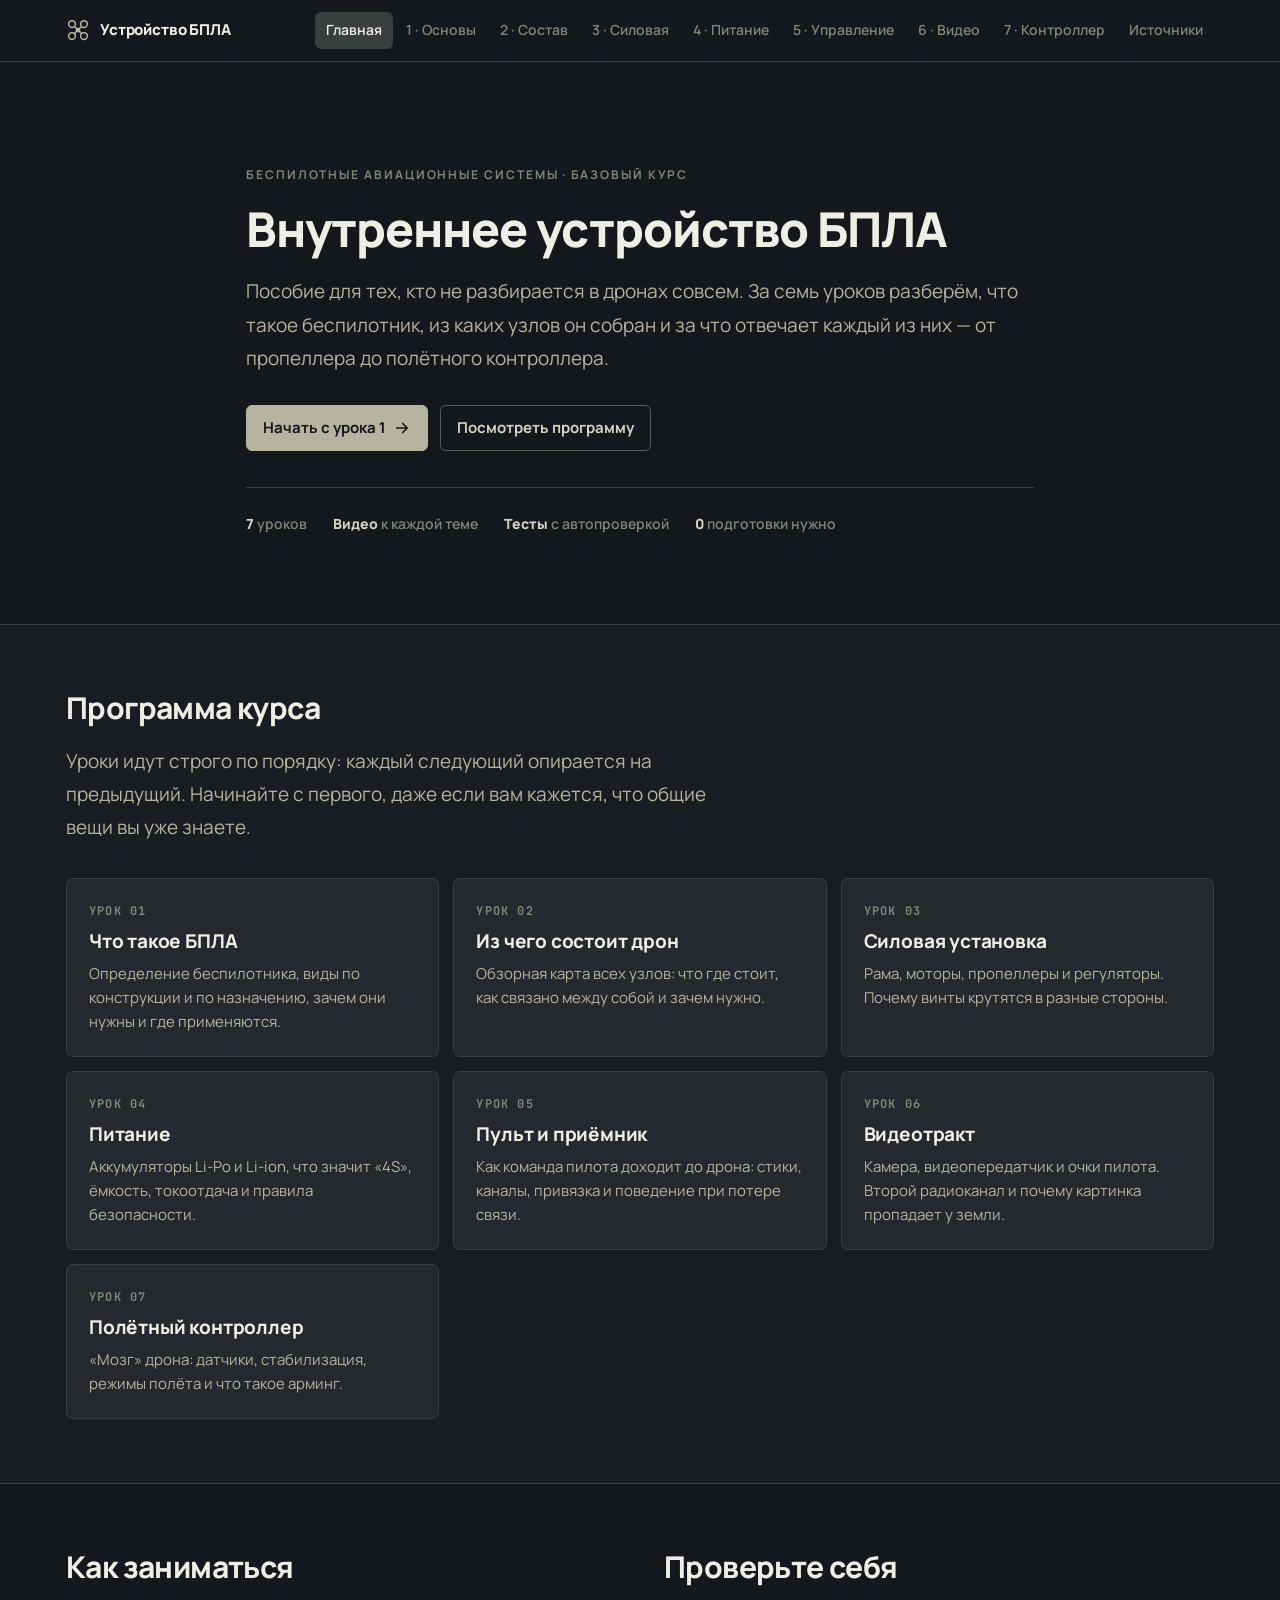
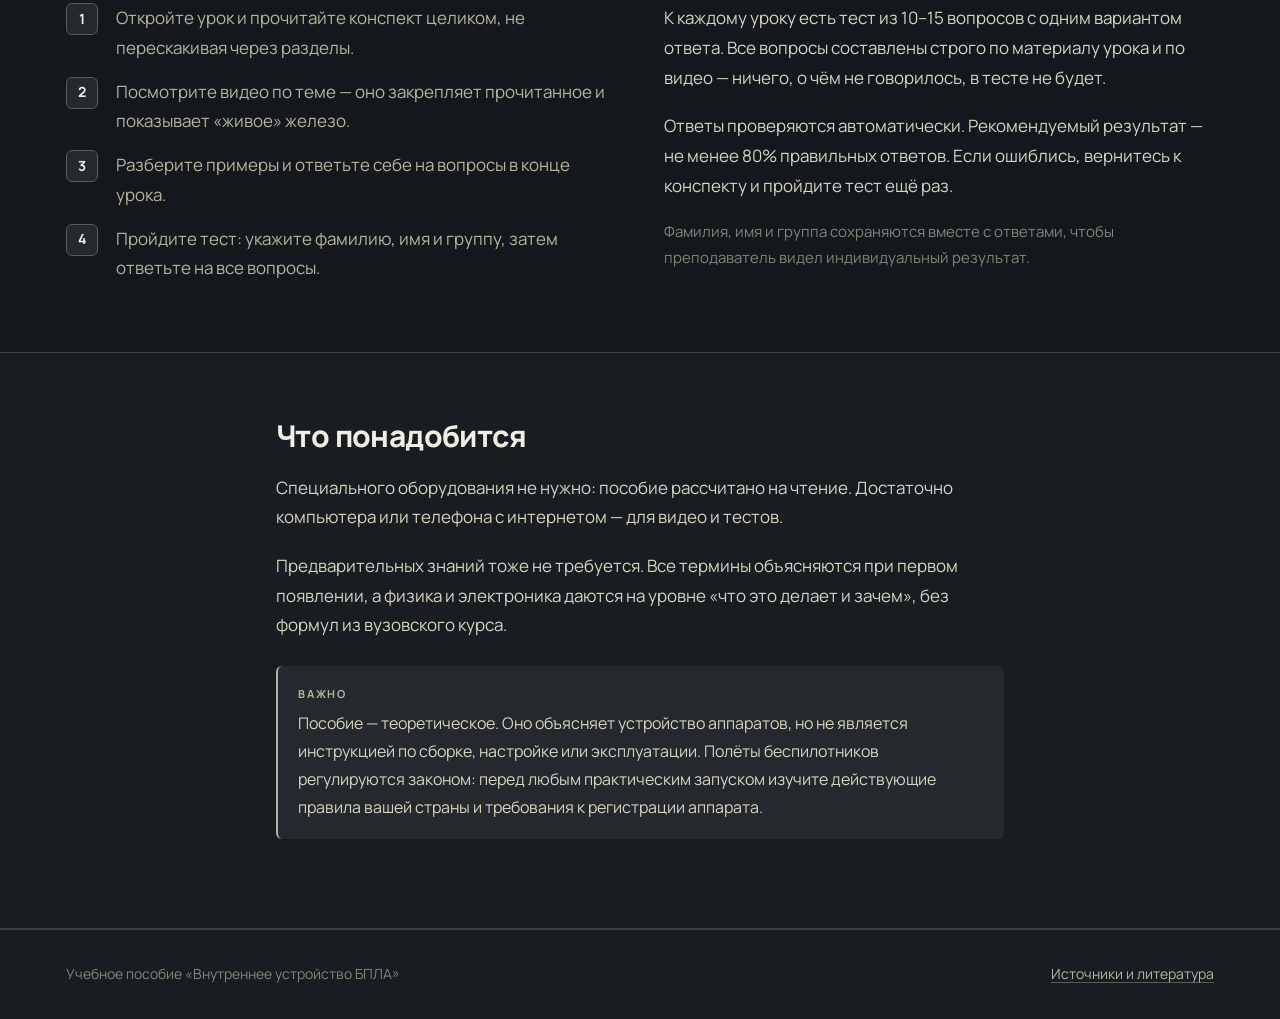
==== index.html @ 36f4d78b "first commit" ====
<!doctype html>
<html lang="ru" data-theme="dark">
<head>
<meta charset="utf-8">
<meta name="viewport" content="width=device-width, initial-scale=1">
<title>Внутреннее устройство БПЛА — учебное пособие</title>
<meta name="description" content="Учебное пособие для начинающих: что такое беспилотник, из чего он состоит и как работает каждый его узел. Семь уроков с конспектами, схемами, видео и тестами.">
<link rel="preconnect" href="https://fonts.googleapis.com">
<link rel="preconnect" href="https://fonts.gstatic.com" crossorigin>
<link href="https://fonts.googleapis.com/css2?family=Manrope:wght@400;600;700;800&family=JetBrains+Mono:wght@500;700&display=swap" rel="stylesheet">
<link rel="stylesheet" href="assets/style.css">
<link rel="icon" href="data:image/svg+xml,<svg xmlns='http://www.w3.org/2000/svg' viewBox='0 0 32 32'><rect width='32' height='32' fill='%2314171C'/><g stroke='%23B6B49F' stroke-width='2.4' fill='none'><circle cx='9' cy='9' r='4'/><circle cx='23' cy='9' r='4'/><circle cx='9' cy='23' r='4'/><circle cx='23' cy='23' r='4'/><path d='M12 12l8 8M20 12l-8 8'/></g></svg>">
</head>
<body>

<header class="site-header">
  <nav class="nav">
    <a class="nav__brand" href="index.html">
      <svg viewBox="0 0 32 32" fill="none" aria-hidden="true">
        <circle cx="8" cy="8" r="4.5" stroke="#B6B49F" stroke-width="2"/>
        <circle cx="24" cy="8" r="4.5" stroke="#B6B49F" stroke-width="2"/>
        <circle cx="8" cy="24" r="4.5" stroke="#B6B49F" stroke-width="2"/>
        <circle cx="24" cy="24" r="4.5" stroke="#B6B49F" stroke-width="2"/>
        <path d="M11 11l10 10M21 11L11 21" stroke="#B6B49F" stroke-width="2"/>
        <rect x="13" y="13" width="6" height="6" rx="1.5" fill="#B6B49F"/>
      </svg>
      Устройство БПЛА
    </a>
    <button class="nav__toggle" aria-expanded="false">Меню</button>
    <ul class="nav__links">
      <li><a href="index.html" aria-current="page">Главная</a></li>
      <li><a href="lessons/urok1.html">1 · Основы</a></li>
      <li><a href="lessons/urok2.html">2 · Состав</a></li>
      <li><a href="lessons/urok3.html">3 · Силовая</a></li>
      <li><a href="lessons/urok4.html">4 · Питание</a></li>
      <li><a href="lessons/urok5.html">5 · Управление</a></li>
      <li><a href="lessons/urok6.html">6 · Видео</a></li>
      <li><a href="lessons/urok7.html">7 · Контроллер</a></li>
      <li><a href="sources.html">Источники</a></li>
    </ul>
  </nav>
</header>

<main>

  <!-- ============ Герой ============ -->
  <section class="hero">
    <div class="wrap hero__inner">
      <span class="eyebrow">Беспилотные авиационные системы · базовый курс</span>
      <h1>Внутреннее устройство БПЛА</h1>
      <p class="lead">
        Пособие для тех, кто не разбирается в дронах совсем. За семь уроков разберём,
        что такое беспилотник, из каких узлов он собран и за что отвечает каждый из них —
        от пропеллера до полётного контроллера.
      </p>
      <div class="hero__actions">
        <a class="btn btn--primary" href="lessons/urok1.html">
          Начать с урока 1
          <svg width="18" height="18" viewBox="0 0 24 24" fill="none" aria-hidden="true">
            <path d="M5 12h14m-6-6 6 6-6 6" stroke="currentColor" stroke-width="2.2" stroke-linecap="round" stroke-linejoin="round"/>
          </svg>
        </a>
        <a class="btn btn--ghost" href="#route">Посмотреть программу</a>
      </div>
      <p class="stats">
        <span><b>7</b> уроков</span>
        <span><b>Видео</b> к каждой теме</span>
        <span><b>Тесты</b> с автопроверкой</span>
        <span><b>0</b> подготовки нужно</span>
      </p>
    </div>
  </section>

  <!-- ============ Программа ============ -->
  <section class="section section--alt" id="route">
    <div class="wrap">
      <h2>Программа курса</h2>
      <p class="lead" style="max-width:660px;margin-bottom:34px">
        Уроки идут строго по порядку: каждый следующий опирается на предыдущий.
        Начинайте с первого, даже если вам кажется, что общие вещи вы уже знаете.
      </p>

      <ul class="cards">
        <li class="card">
          <span class="card__num">УРОК 01</span>
          <h3 class="card__title"><a href="lessons/urok1.html">Что такое БПЛА</a></h3>
          <p class="card__desc">Определение беспилотника, виды по конструкции и по назначению, зачем они нужны и где применяются.</p>
        </li>
        <li class="card">
          <span class="card__num">УРОК 02</span>
          <h3 class="card__title"><a href="lessons/urok2.html">Из чего состоит дрон</a></h3>
          <p class="card__desc">Обзорная карта всех узлов: что где стоит, как связано между собой и зачем нужно.</p>
        </li>
        <li class="card">
          <span class="card__num">УРОК 03</span>
          <h3 class="card__title"><a href="lessons/urok3.html">Силовая установка</a></h3>
          <p class="card__desc">Рама, моторы, пропеллеры и регуляторы. Почему винты крутятся в разные стороны.</p>
        </li>
        <li class="card">
          <span class="card__num">УРОК 04</span>
          <h3 class="card__title"><a href="lessons/urok4.html">Питание</a></h3>
          <p class="card__desc">Аккумуляторы Li-Po и Li-ion, что значит «4S», ёмкость, токоотдача и правила безопасности.</p>
        </li>
        <li class="card">
          <span class="card__num">УРОК 05</span>
          <h3 class="card__title"><a href="lessons/urok5.html">Пульт и приёмник</a></h3>
          <p class="card__desc">Как команда пилота доходит до дрона: стики, каналы, привязка и поведение при потере связи.</p>
        </li>
        <li class="card">
          <span class="card__num">УРОК 06</span>
          <h3 class="card__title"><a href="lessons/urok6.html">Видеотракт</a></h3>
          <p class="card__desc">Камера, видеопередатчик и очки пилота. Второй радиоканал и почему картинка пропадает у земли.</p>
        </li>
        <li class="card">
          <span class="card__num">УРОК 07</span>
          <h3 class="card__title"><a href="lessons/urok7.html">Полётный контроллер</a></h3>
          <p class="card__desc">«Мозг» дрона: датчики, стабилизация, режимы полёта и что такое арминг.</p>
        </li>
      </ul>
    </div>
  </section>

  <!-- ============ Как заниматься ============ -->
  <section class="section">
    <div class="wrap" style="display:grid;grid-template-columns:repeat(auto-fit,minmax(300px,1fr));gap:48px">
      <div>
        <h2>Как заниматься</h2>
        <ol class="steps">
          <li>Откройте урок и прочитайте конспект целиком, не перескакивая через разделы.</li>
          <li>Посмотрите видео по теме — оно закрепляет прочитанное и показывает «живое» железо.</li>
          <li>Разберите примеры и ответьте себе на вопросы в конце урока.</li>
          <li>Пройдите тест: укажите фамилию, имя и группу, затем ответьте на все вопросы.</li>
        </ol>
      </div>
      <div>
        <h2>Проверьте себя</h2>
        <p>
          К каждому уроку есть тест из 10–15 вопросов с одним вариантом ответа.
          Все вопросы составлены строго по материалу урока и по видео —
          ничего, о чём не говорилось, в тесте не будет.
        </p>
        <p>
          Ответы проверяются автоматически. Рекомендуемый результат —
          не менее 80% правильных ответов. Если ошиблись, вернитесь к конспекту
          и пройдите тест ещё раз.
        </p>
        <p style="color:var(--text-faint);font-size:15px">
          Фамилия, имя и группа сохраняются вместе с ответами, чтобы преподаватель
          видел индивидуальный результат.
        </p>
      </div>
    </div>
  </section>

  <!-- ============ Что понадобится ============ -->
  <section class="section section--alt">
    <div class="wrap" style="max-width:760px">
      <h2>Что понадобится</h2>
      <p>
        Специального оборудования не нужно: пособие рассчитано на чтение.
        Достаточно компьютера или телефона с интернетом — для видео и тестов.
      </p>
      <p>
        Предварительных знаний тоже не требуется. Все термины объясняются
        при первом появлении, а физика и электроника даются на уровне
        «что это делает и зачем», без формул из вузовского курса.
      </p>
      <div class="note note--warn">
        <span class="note__label">Важно</span>
        <p>
          Пособие — теоретическое. Оно объясняет устройство аппаратов, но не является
          инструкцией по сборке, настройке или эксплуатации. Полёты беспилотников
          регулируются законом: перед любым практическим запуском изучите действующие
          правила вашей страны и требования к регистрации аппарата.
        </p>
      </div>
    </div>
  </section>

</main>

<footer class="site-footer">
  <div class="wrap">
    <span>Учебное пособие «Внутреннее устройство БПЛА»</span>
    <span><a href="sources.html">Источники и литература</a></span>
  </div>
</footer>

<script src="assets/main.js"></script>
</body>
</html>
---- assets/style.css ----
/* ==========================================================================
   Учебное пособие «Внутреннее устройство БПЛА»
   Строгая тема без градиентов. Палитра:
   #14171C  #25282D  #37403F  #545E56  #818576  #B6B49F
   ========================================================================== */

:root {
  /* Фоны и линии */
  --bg:         #14171C;   /* основной фон */
  --bg-alt:     #191D21;   /* фон чередующихся секций */
  --surface:    #25282D;   /* плашки, врезки, таблицы */
  --surface-2:  #37403F;   /* наведение, выделенные плашки */
  --border:     #37403F;   /* линии и рамки */
  --border-2:   #545E56;   /* линии при наведении, акцентные рамки */

  /* Текст */
  --text:        #D5D3C2;  /* основной текст */
  --text-bright: #EFEEE4;  /* заголовки и выделенные слова */
  --text-dim:    #B6B49F;  /* второстепенный текст */
  --text-faint:  #818576;  /* подписи, служебные метки */

  /* Типографика */
  --font: 'Manrope', -apple-system, BlinkMacSystemFont, 'Segoe UI', Roboto, sans-serif;
  --mono: 'JetBrains Mono', ui-monospace, 'SF Mono', Consolas, monospace;

  /* Раскладка */
  --maxw: 1180px;
  --readw: 760px;
  --radius: 7px;
  --radius-sm: 6px;
}

*, *::before, *::after { box-sizing: border-box; }

html { scroll-behavior: smooth; scroll-padding-top: 90px; }

body {
  margin: 0;
  font-family: var(--font);
  font-size: 17px;
  line-height: 1.75;
  color: var(--text);
  background: var(--bg);
  -webkit-font-smoothing: antialiased;
}

img, svg { max-width: 100%; height: auto; }

a {
  color: var(--text-bright);
  text-decoration: underline;
  text-underline-offset: 3px;
  text-decoration-color: var(--border-2);
}
a:hover { text-decoration-color: var(--text-dim); }

/* ---------- Шапка и навигация ---------- */

.site-header {
  position: sticky;
  top: 0;
  z-index: 50;
  background: var(--bg);
  border-bottom: 1px solid var(--border);
}

.nav {
  max-width: var(--maxw);
  margin: 0 auto;
  padding: 12px 16px;
  display: flex;
  align-items: center;
  gap: 18px;
}

.nav__brand {
  display: flex;
  align-items: center;
  gap: 10px;
  font-weight: 800;
  font-size: 15px;
  letter-spacing: -0.01em;
  color: var(--text-bright);
  white-space: nowrap;
  text-decoration: none;
}
.nav__brand:hover { text-decoration: none; }
.nav__brand svg { width: 24px; height: 24px; flex: none; }

.nav__links {
  display: flex;
  gap: 2px;
  margin-left: auto;
  list-style: none;
  padding: 0;
  margin-block: 0;
  flex-wrap: wrap;
}

.nav__links a {
  display: block;
  padding: 6px 11px;
  border-radius: var(--radius-sm);
  font-size: 14px;
  font-weight: 600;
  color: var(--text-faint);
  text-decoration: none;
  transition: background .12s, color .12s;
}
.nav__links a:hover { background: var(--surface); color: var(--text); text-decoration: none; }
.nav__links a[aria-current="page"] { background: var(--surface-2); color: var(--text-bright); }

.nav__toggle {
  display: none;
  margin-left: auto;
  background: var(--surface);
  border: 1px solid var(--border);
  color: var(--text);
  border-radius: var(--radius-sm);
  padding: 7px 12px;
  font: inherit;
  font-size: 14px;
  cursor: pointer;
}

@media (max-width: 1000px) {
  .nav__toggle { display: block; }
  .nav__links {
    display: none;
    width: 100%;
    flex-direction: column;
    margin-left: 0;
    padding-top: 10px;
  }
  .nav.is-open .nav__links { display: flex; }
  .nav { flex-wrap: wrap; }
}

/* ---------- Общие блоки ---------- */

.wrap { max-width: var(--maxw); margin: 0 auto; padding: 0 16px; }

.section { padding: 64px 0; }
.section--alt { background: var(--bg-alt); border-block: 1px solid var(--border); }

h1, h2, h3 {
  line-height: 1.25;
  letter-spacing: -0.02em;
  margin: 0 0 .6em;
  color: var(--text-bright);
}
h1 { font-size: clamp(30px, 6vw, 48px); font-weight: 800; }
h2 { font-size: clamp(23px, 3.6vw, 30px); font-weight: 750; }
h3 { font-size: clamp(18px, 2.4vw, 21px); font-weight: 700; }

p { margin: 0 0 1.1em; }

.lead { font-size: clamp(17px, 2.2vw, 19px); color: var(--text-dim); }

.eyebrow {
  display: inline-block;
  font-size: 12px;
  font-weight: 700;
  letter-spacing: 0.16em;
  text-transform: uppercase;
  color: var(--text-faint);
  margin-bottom: 14px;
}

/* ---------- Кнопки ---------- */

.btn {
  display: inline-flex;
  align-items: center;
  gap: 7px;
  padding: 9px 16px;
  border-radius: var(--radius-sm);
  font-weight: 700;
  font-size: 15px;
  border: 1px solid var(--border-2);
  cursor: pointer;
  text-decoration: none;
  transition: background .12s, border-color .12s, color .12s;
}
.btn:hover { text-decoration: none; }
.btn--primary { background: var(--text-dim); color: var(--bg); border-color: var(--text-dim); }
.btn--primary:hover { background: var(--text-bright); border-color: var(--text-bright); }
.btn--ghost { background: transparent; color: var(--text); }
.btn--ghost:hover { background: var(--surface); border-color: var(--text-faint); }

/* ---------- Главная: шапка страницы ---------- */

.hero { padding: clamp(56px, 10vw, 96px) 0 clamp(46px, 7vw, 72px); }
.hero__inner { max-width: 820px; }
.hero h1 { margin-bottom: .35em; }
.hero__actions { display: flex; flex-wrap: wrap; gap: 12px; margin-top: 30px; }

.stats {
  display: flex;
  flex-wrap: wrap;
  gap: 10px 26px;
  margin-top: 36px;
  padding-top: 24px;
  border-top: 1px solid var(--border);
  color: var(--text-faint);
  font-size: 14px;
  font-weight: 600;
}
.stats b { color: var(--text); font-weight: 800; }

/* ---------- Карточки уроков ---------- */

.cards {
  display: grid;
  grid-template-columns: repeat(auto-fill, minmax(290px, 1fr));
  gap: 14px;
  list-style: none;
  padding: 0;
  margin: 0;
}

.card {
  position: relative;
  display: flex;
  flex-direction: column;
  gap: 8px;
  padding: 22px;
  background: var(--surface);
  border: 1px solid var(--border);
  border-radius: var(--radius);
  transition: border-color .12s, background .12s;
}
.card:hover { border-color: var(--border-2); background: var(--surface-2); }
.card__num {
  font-family: var(--mono);
  font-size: 12px;
  font-weight: 700;
  color: var(--text-faint);
  letter-spacing: .1em;
}
.card__title { font-size: 19px; font-weight: 750; margin: 0; letter-spacing: -0.01em; }
.card__title a { text-decoration: none; color: var(--text-bright); }
.card__desc { font-size: 15px; color: var(--text-dim); margin: 0; line-height: 1.6; }
.card a::after { content: ""; position: absolute; inset: 0; }
.card a:hover { text-decoration: none; }
.card--soon { opacity: .45; }
.card--soon:hover { border-color: var(--border); background: var(--surface); }

/* ---------- Нумерованные шаги ---------- */

.steps { counter-reset: step; list-style: none; padding: 0; margin: 0; display: grid; gap: 14px; }
.steps li {
  counter-increment: step;
  position: relative;
  padding-left: 50px;
  color: var(--text-dim);
}
.steps li::before {
  content: counter(step);
  position: absolute;
  left: 0;
  top: 0;
  width: 32px;
  height: 32px;
  display: grid;
  place-items: center;
  border-radius: var(--radius-sm);
  background: var(--surface);
  border: 1px solid var(--border-2);
  color: var(--text-bright);
  font-weight: 700;
  font-size: 14px;
}

/* ---------- Страница урока ---------- */

.lesson-head {
  padding: 46px 0 34px;
  border-bottom: 1px solid var(--border);
  background: var(--bg-alt);
}

.lesson-layout {
  display: grid;
  grid-template-columns: 250px minmax(0, 1fr);
  gap: 48px;
  align-items: start;
  padding: 44px 0 80px;
}

@media (max-width: 1000px) {
  .lesson-layout { grid-template-columns: 1fr; gap: 26px; }
  .toc { position: static !important; max-height: none !important; }
}

/* Оглавление */
.toc {
  position: sticky;
  top: 86px;
  max-height: calc(100vh - 110px);
  overflow-y: auto;
  font-size: 14px;
  border-left: 1px solid var(--border);
  padding-left: 16px;
}
.toc__title {
  font-size: 11px;
  font-weight: 700;
  letter-spacing: .16em;
  text-transform: uppercase;
  color: var(--text-faint);
  margin-bottom: 12px;
}
.toc ol { list-style: none; padding: 0; margin: 0; display: grid; gap: 3px; }
.toc a {
  display: block;
  padding: 4px 0;
  color: var(--text-faint);
  line-height: 1.45;
  text-decoration: none;
}
.toc a:hover { color: var(--text); text-decoration: none; }
.toc a.is-active { color: var(--text-bright); font-weight: 700; }

/* Тело урока */
.lesson-body { max-width: var(--readw); }
.lesson-body h2 {
  margin-top: 2.4em;
  padding-top: .9em;
  border-top: 1px solid var(--border);
}
.lesson-body h2:first-child { margin-top: 0; border-top: 0; padding-top: 0; }
.lesson-body h3 { margin-top: 1.9em; }
.lesson-body ul, .lesson-body ol { padding-left: 1.3em; margin: 0 0 1.2em; }
.lesson-body li { margin-bottom: .5em; }
.lesson-body li::marker { color: var(--text-faint); }
.lesson-body strong { color: var(--text-bright); font-weight: 700; }

/* Блок «Цель урока» */
.goal {
  display: flex;
  gap: 16px;
  padding: 20px 22px;
  background: var(--surface);
  border: 1px solid var(--border-2);
  border-radius: var(--radius);
  margin-bottom: 8px;
}
.goal svg { width: 22px; height: 22px; flex: none; color: var(--text-faint); margin-top: 4px; }
.goal p { margin: 0; }
.goal b {
  display: block;
  margin-bottom: 4px;
  color: var(--text-faint);
  font-size: 12px;
  letter-spacing: .16em;
  text-transform: uppercase;
  font-weight: 700;
}

/* Врезки */
.note {
  padding: 18px 20px;
  border-radius: var(--radius-sm);
  border-left: 2px solid var(--border-2);
  background: var(--surface);
  margin: 1.6em 0;
  font-size: 16px;
}
.note p:last-child { margin-bottom: 0; }
.note--warn { border-left-color: var(--text-dim); }
.note__label {
  display: block;
  font-size: 11px;
  font-weight: 700;
  letter-spacing: .16em;
  text-transform: uppercase;
  color: var(--text-faint);
  margin-bottom: 6px;
}
.note--warn .note__label { color: var(--text-dim); }

/* Термин */
.term {
  display: block;
  padding: 16px 20px;
  background: var(--surface);
  border: 1px solid var(--border-2);
  border-radius: var(--radius-sm);
  margin: 1.4em 0;
}
.term dt { font-weight: 800; color: var(--text-bright); margin-bottom: 4px; }
.term dd { margin: 0; color: var(--text-dim); }

/* Таблица */
.table-wrap { overflow-x: auto; margin: 1.6em 0; }
table {
  width: 100%;
  border-collapse: collapse;
  font-size: 15px;
  min-width: 460px;
}
th, td {
  text-align: left;
  padding: 11px 14px;
  border-bottom: 1px solid var(--border);
  vertical-align: top;
}
th {
  font-size: 11px;
  text-transform: uppercase;
  letter-spacing: .12em;
  color: var(--text-faint);
  font-weight: 700;
  background: var(--surface);
  border-bottom-color: var(--border-2);
}
td { color: var(--text-dim); }
td strong { color: var(--text-bright); }

/* Схема (SVG) */
figure { margin: 1.8em 0; }
figure svg {
  display: block;
  width: 100%;
  height: auto;
  border-radius: var(--radius);
  background: var(--surface);
  border: 1px solid var(--border);
}
figcaption { margin-top: 10px; font-size: 14px; color: var(--text-faint); text-align: center; }

/* Пример-разбор */
.example {
  border: 1px solid var(--border);
  border-radius: var(--radius);
  padding: 22px;
  margin: 1.6em 0;
  background: var(--surface);
}
.example__head {
  font-size: 11px;
  font-weight: 700;
  letter-spacing: .16em;
  text-transform: uppercase;
  color: var(--text-faint);
  margin-bottom: 10px;
}
.example p:last-child { margin-bottom: 0; }

/* Видео */
.video {
  position: relative;
  aspect-ratio: 16 / 9;
  border-radius: var(--radius);
  overflow: hidden;
  border: 1px solid var(--border);
  background: #000;
  margin: 1.4em 0;
}
.video iframe { position: absolute; inset: 0; width: 100%; height: 100%; border: 0; }

/* Тест */
.quiz-cta {
  display: grid;
  gap: 14px;
  padding: 26px;
  border-radius: var(--radius);
  background: var(--surface);
  border: 1px solid var(--border-2);
  margin: 1.5em 0;
}
.quiz-cta h3 { margin: 0; }
.quiz-cta p { margin: 0; color: var(--text-dim); font-size: 16px; }

/* Навигация между уроками */
.lesson-nav {
  display: flex;
  justify-content: space-between;
  gap: 14px;
  flex-wrap: wrap;
  margin-top: 56px;
  padding-top: 26px;
  border-top: 1px solid var(--border);
}
.lesson-nav a {
  display: grid;
  gap: 1px;
  padding: 9px 15px;
  border: 1px solid var(--border);
  border-radius: var(--radius-sm);
  color: var(--text-bright);
  font-size: 14px;
  text-decoration: none;
}
.lesson-nav a:hover { border-color: var(--border-2); background: var(--surface); text-decoration: none; }
.lesson-nav span { font-size: 10px; color: var(--text-faint); text-transform: uppercase; letter-spacing: .12em; font-weight: 700; }
.lesson-nav b { font-weight: 700; }
.lesson-nav a:last-child { text-align: right; }

/* ---------- Подвал ---------- */

.site-footer {
  border-top: 1px solid var(--border);
  background: var(--bg-alt);
  padding: 32px 0;
  font-size: 14px;
  color: var(--text-faint);
}
.site-footer .wrap { display: flex; justify-content: space-between; gap: 16px; flex-wrap: wrap; }
.site-footer a { color: var(--text-dim); }

/* ---------- Прогресс чтения ---------- */
.progress-bar {
  position: fixed;
  top: 0; left: 0;
  height: 2px;
  width: 0;
  background: var(--text-dim);
  z-index: 100;
  transition: width .1s linear;
}

/* ---------- Вопросы с раскрывающимся ответом ---------- */

.qa { list-style: decimal; padding-left: 1.3em; margin: 0; }
.qa > li { margin-bottom: 1.5em; }
.qa > li > p { margin: 0 0 10px; }

.answer { margin: 0; }

.answer summary {
  display: inline-flex;
  align-items: center;
  gap: 8px;
  padding: 7px 14px;
  border: 1px solid var(--border-2);
  border-radius: var(--radius-sm);
  font-size: 14px;
  font-weight: 700;
  color: var(--text);
  background: transparent;
  cursor: pointer;
  list-style: none;
  user-select: none;
  transition: background .12s, border-color .12s;
}
.answer summary::-webkit-details-marker { display: none; }
.answer summary::marker { content: ""; }
.answer summary:hover { background: var(--surface); border-color: var(--text-faint); }

.answer summary span::before { content: "Раскрыть ответ"; }
.answer[open] summary span::before { content: "Скрыть ответ"; }

.answer summary::after {
  content: "+";
  font-family: var(--mono);
  font-size: 15px;
  line-height: 1;
  color: var(--text-faint);
}
.answer[open] summary::after { content: "–"; }

.answer__body {
  margin-top: 12px;
  padding: 14px 18px;
  background: var(--surface);
  border-left: 2px solid var(--border-2);
  border-radius: var(--radius-sm);
  color: var(--text-dim);
  font-size: 16px;
}
.answer__body p { margin: 0; }
.answer__body p + p { margin-top: .8em; }

/* ---------- Фотографии ---------- */

figure.photo { margin: 1.8em 0; }
figure.photo img {
  display: block;
  width: 100%;
  height: auto;
  border-radius: var(--radius);
  border: 1px solid var(--border);
  background: var(--surface);
}

.photos {
  display: grid;
  grid-template-columns: repeat(auto-fit, minmax(270px, 1fr));
  gap: 16px;
  margin: 1.8em 0;
}
.photos figure.photo { margin: 0; }
.photos figcaption { text-align: left; }

.credit {
  display: block;
  margin-top: 5px;
  font-size: 12px;
  line-height: 1.5;
  color: var(--text-faint);
}
.credit a { color: var(--text-faint); text-decoration-color: var(--border); }

/* выравнивание высоты фото в сетке из двух колонок */
.photos figure.photo img { max-height: 400px; object-fit: contain; }
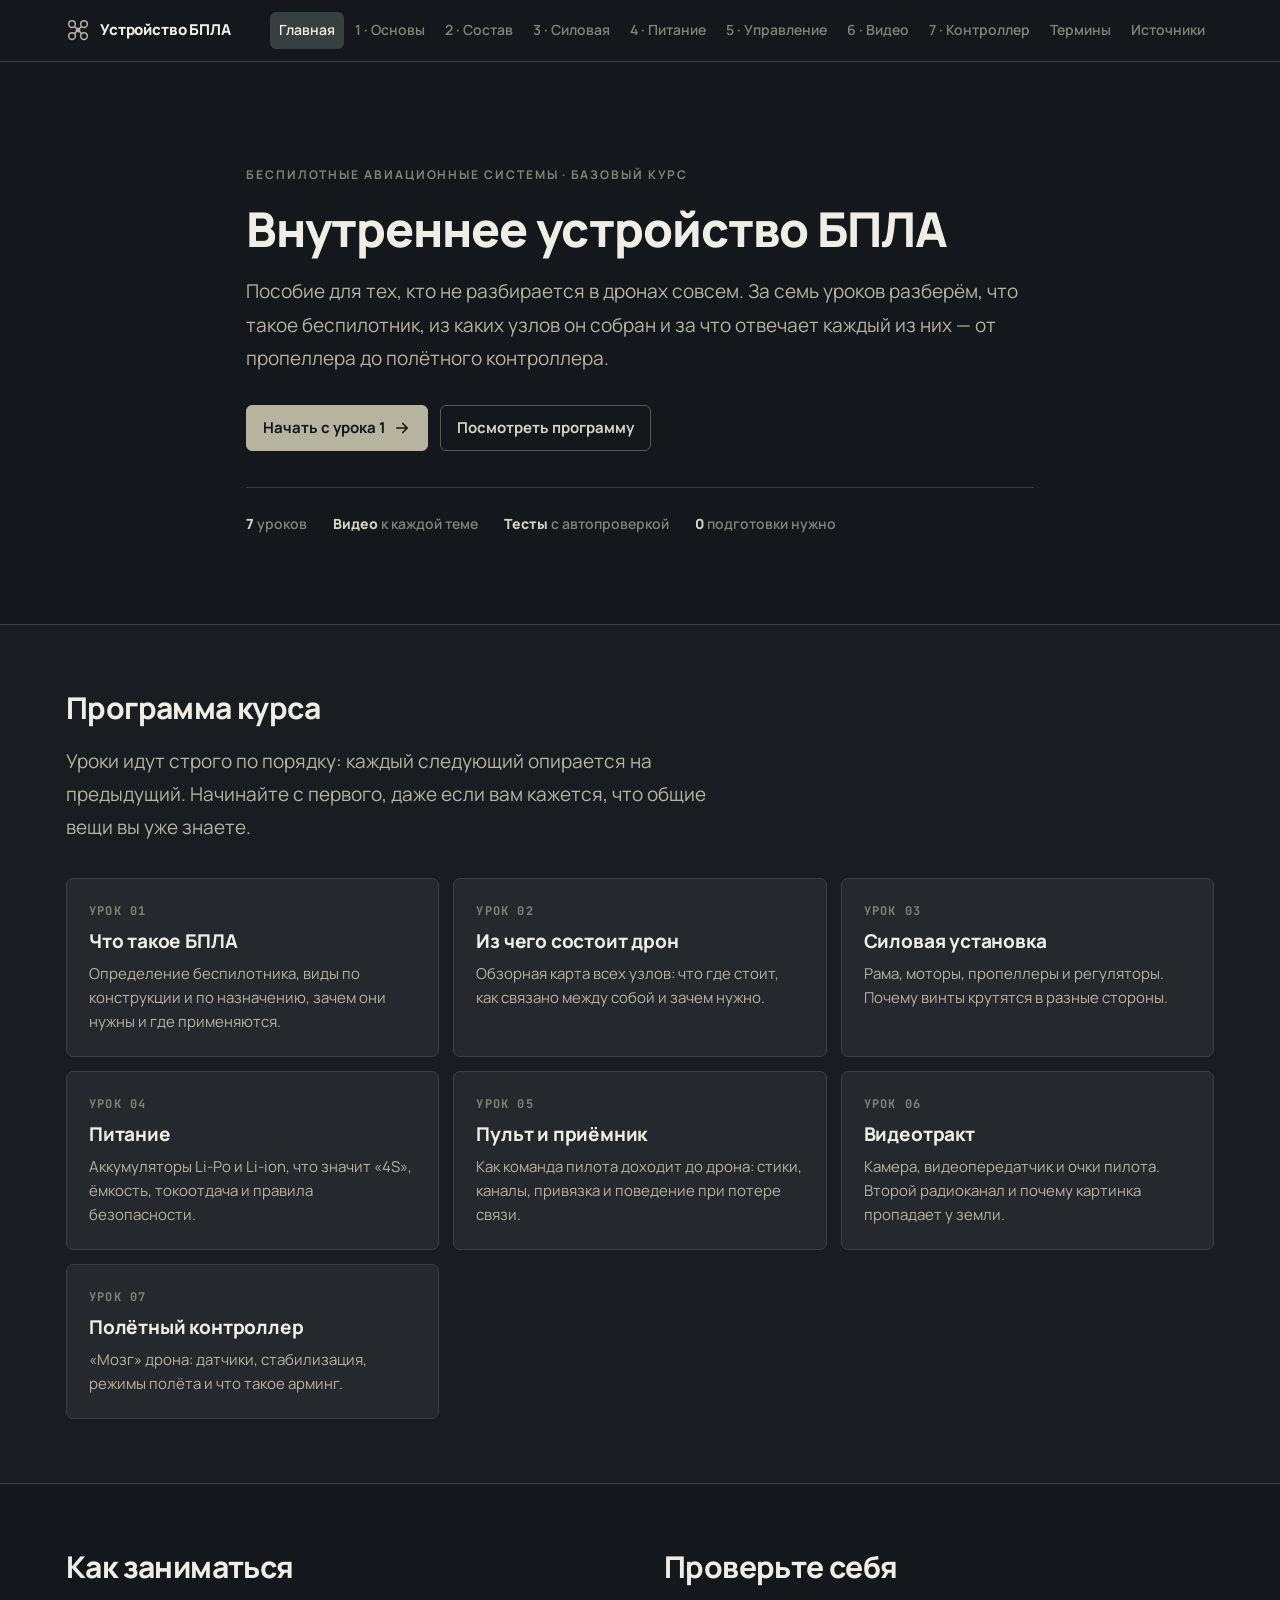
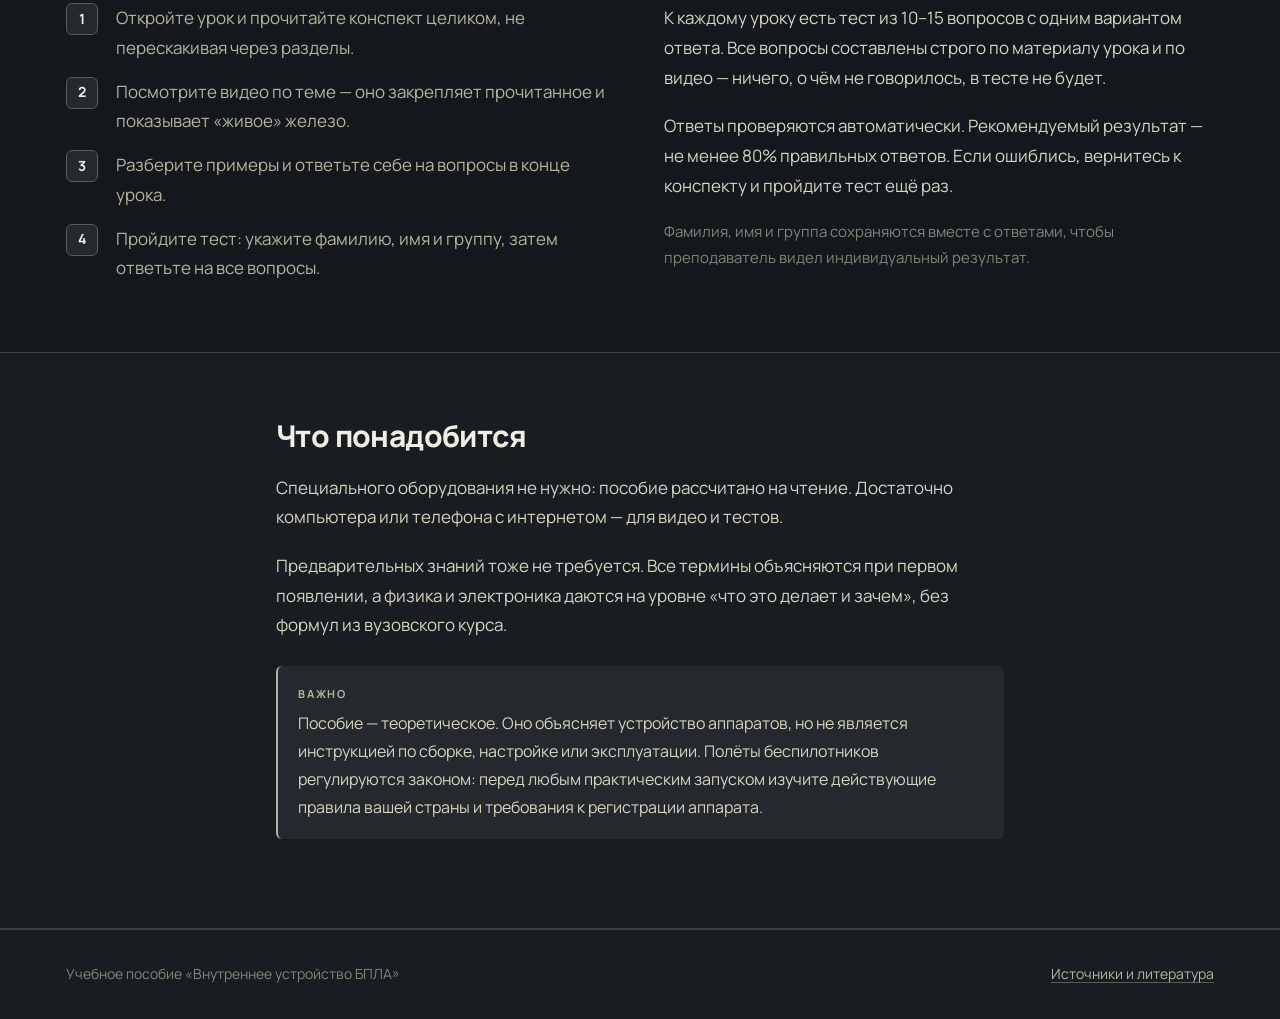
==== commit 06a393ab: "fix" ====
--- a/index.html
+++ b/index.html
@@ -36,6 +36,7 @@
       <li><a href="lessons/urok5.html">5 · Управление</a></li>
       <li><a href="lessons/urok6.html">6 · Видео</a></li>
       <li><a href="lessons/urok7.html">7 · Контроллер</a></li>
+      <li><a href="glossary.html">Термины</a></li>
       <li><a href="sources.html">Источники</a></li>
     </ul>
   </nav>
--- a/assets/style.css
+++ b/assets/style.css
@@ -25,7 +25,7 @@
 
   /* Раскладка */
   --maxw: 1180px;
-  --readw: 760px;
+  --readw: 660px;
   --radius: 7px;
   --radius-sm: 6px;
 }
@@ -99,7 +99,7 @@
 
 .nav__links a {
   display: block;
-  padding: 6px 11px;
+  padding: 6px 9px;
   border-radius: var(--radius-sm);
   font-size: 14px;
   font-weight: 600;
@@ -289,7 +289,7 @@
 }
 
 @media (max-width: 1000px) {
-  .lesson-layout { grid-template-columns: 1fr; gap: 26px; }
+  .lesson-layout { grid-template-columns: minmax(0, 1fr); gap: 26px; }
   .toc { position: static !important; max-height: none !important; }
 }
 
@@ -605,3 +605,170 @@
 
 /* выравнивание высоты фото в сетке из двух колонок */
 .photos figure.photo img { max-height: 400px; object-fit: contain; }
+
+
+/* ---------- Сворачиваемое оглавление ---------- */
+
+.toc__box { margin: 0; }
+.toc__box > summary {
+  list-style: none;
+  cursor: default;
+}
+.toc__box > summary::-webkit-details-marker { display: none; }
+.toc__box > summary::marker { content: ""; }
+
+@media (max-width: 1000px) {
+  .toc { border-left: 0; padding-left: 0; }
+  .toc__box {
+    border: 1px solid var(--border);
+    border-radius: var(--radius);
+    background: var(--surface);
+  }
+  .toc__box > summary {
+    display: flex;
+    align-items: center;
+    justify-content: space-between;
+    gap: 12px;
+    padding: 14px 16px;
+    margin: 0;
+    cursor: pointer;
+    user-select: none;
+    color: var(--text);
+  }
+  .toc__box > summary::after {
+    content: "+";
+    font-family: var(--mono);
+    font-size: 16px;
+    line-height: 1;
+    color: var(--text-faint);
+  }
+  .toc__box[open] > summary::after { content: "–"; }
+  .toc__box[open] > summary { border-bottom: 1px solid var(--border); }
+  .toc__box > ol { padding: 10px 16px 14px; }
+}
+
+/* ---------- Страница терминов ---------- */
+.gloss-wrap { max-width: 780px; }
+
+/* поиск */
+.gloss-search { margin-bottom: 30px; }
+.gloss-search__label {
+  display: block;
+  font-size: 11px;
+  font-weight: 700;
+  letter-spacing: .16em;
+  text-transform: uppercase;
+  color: var(--text-faint);
+  margin-bottom: 8px;
+}
+.gloss-search__input {
+  width: 100%;
+  padding: 11px 14px;
+  font: inherit;
+  font-size: 16px;
+  color: var(--text-bright);
+  background: var(--surface);
+  border: 1px solid var(--border-2);
+  border-radius: var(--radius-sm);
+  appearance: none;
+}
+.gloss-search__input::placeholder { color: var(--text-faint); }
+.gloss-search__input:focus-visible {
+  outline: 2px solid var(--text-dim);
+  outline-offset: 1px;
+  border-color: var(--text-faint);
+}
+.gloss-search__count {
+  margin: 8px 0 0;
+  font-size: 13px;
+  color: var(--text-faint);
+}
+
+/* указатель по буквам */
+.gloss-index {
+  position: sticky;
+  top: var(--header-h, 50px);
+  z-index: 20;
+  display: flex;
+  flex-wrap: wrap;
+  gap: 4px;
+  padding: 10px 0;
+  margin-bottom: 14px;
+  background: var(--bg);
+  border-bottom: 1px solid var(--border);
+}
+.gloss-index a {
+  min-width: 30px;
+  padding: 5px 7px;
+  font-size: 14px;
+  font-weight: 700;
+  text-align: center;
+  color: var(--text-dim);
+  background: var(--surface);
+  border: 1px solid var(--border);
+  border-radius: var(--radius-sm);
+  text-decoration: none;
+}
+.gloss-index a:hover {
+  color: var(--text-bright);
+  border-color: var(--border-2);
+  text-decoration: none;
+}
+
+/* группы и статьи */
+.gloss-group { margin-bottom: 34px; scroll-margin-top: 110px; }
+.gloss-group__letter {
+  font-size: 15px;
+  font-weight: 800;
+  letter-spacing: .1em;
+  text-transform: uppercase;
+  color: var(--text-faint);
+  margin: 0 0 6px;
+  padding-bottom: 8px;
+  border-bottom: 1px solid var(--border);
+}
+
+.gloss { margin: 0; }
+.gloss__item {
+  padding: 16px 0;
+  border-bottom: 1px solid var(--border);
+}
+.gloss__item:last-child { border-bottom: 0; }
+.gloss__term {
+  font-size: 17px;
+  font-weight: 800;
+  color: var(--text-bright);
+  margin-bottom: 5px;
+}
+.gloss__alt { font-weight: 500; color: var(--text-faint); }
+.gloss__def {
+  margin: 0;
+  font-size: 16px;
+  line-height: 1.65;
+  color: var(--text-dim);
+}
+.gloss__src {
+  display: block;
+  width: max-content;
+  max-width: 100%;
+  margin-top: 8px;
+  font-family: "JetBrains Mono", ui-monospace, monospace;
+  font-size: 12px;
+  font-weight: 500;
+  letter-spacing: .02em;
+  color: var(--text-faint);
+  border-bottom: 1px solid var(--border-2);
+  text-decoration: none;
+}
+.gloss__src:hover { color: var(--text-bright); border-bottom-color: var(--text-dim); text-decoration: none; }
+
+.gloss-empty {
+  padding: 28px 0;
+  color: var(--text-faint);
+  font-size: 16px;
+}
+
+@media (max-width: 560px) {
+  .gloss-index { gap: 3px; padding: 8px 0; }
+  .gloss-index a { min-width: 27px; padding: 4px 5px; font-size: 13px; }
+}
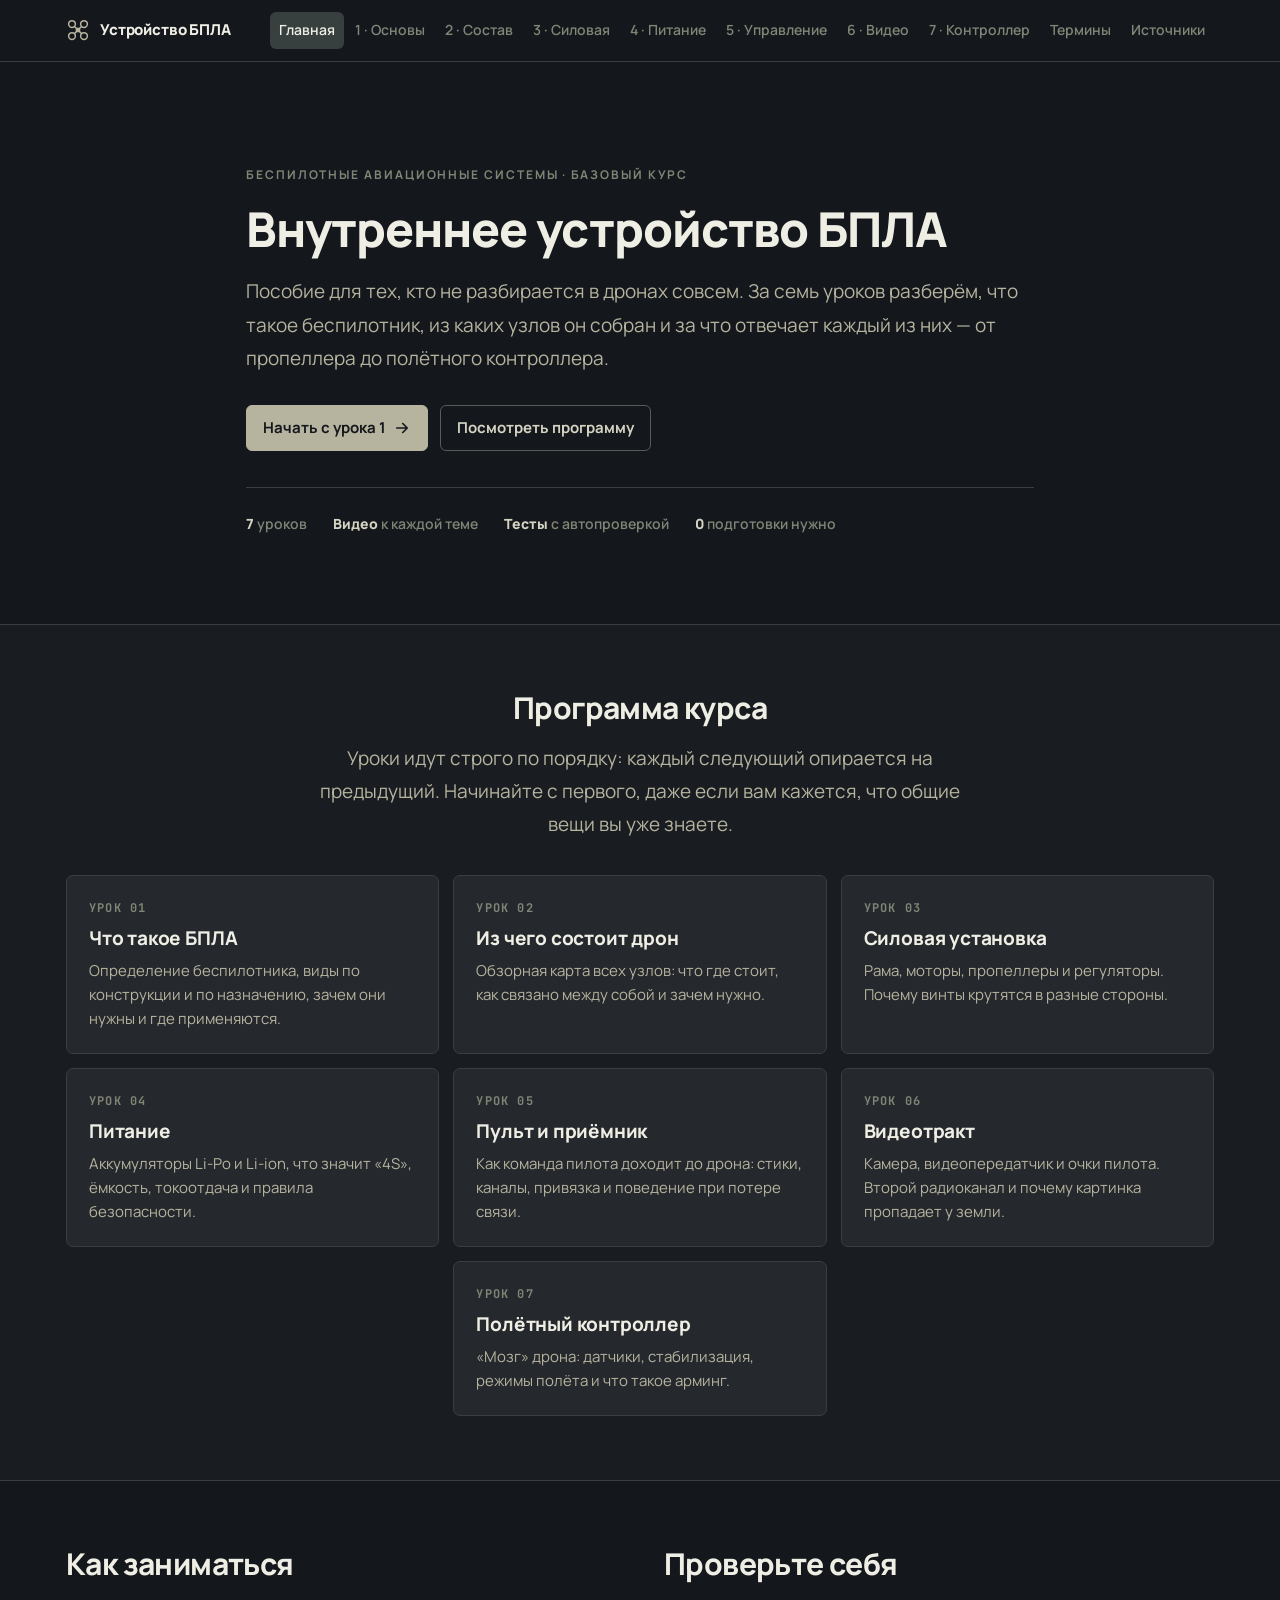
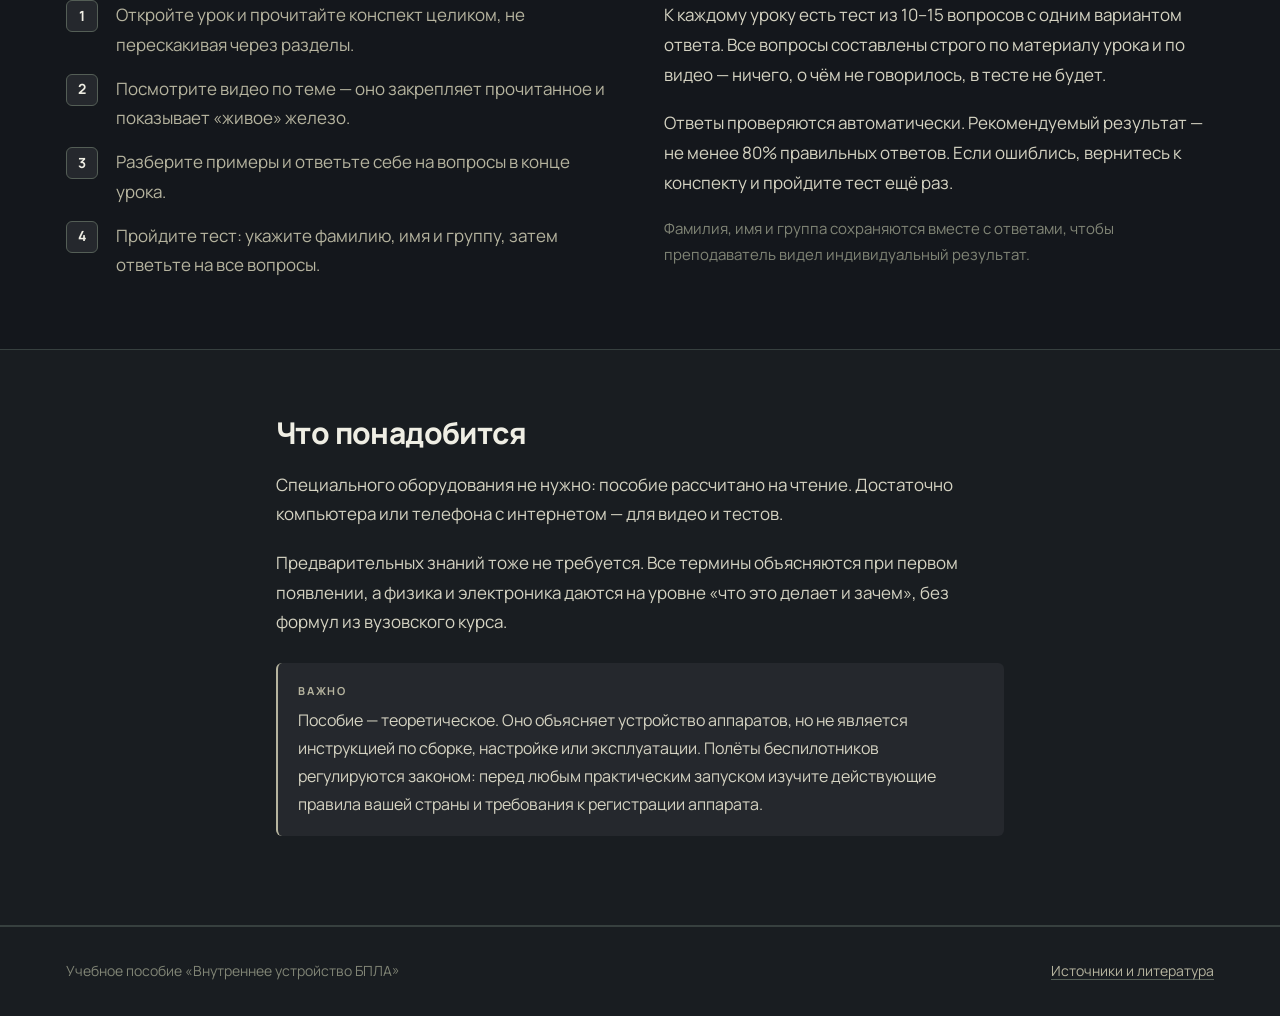
==== commit fcca7246: "fix main" ====
--- a/index.html
+++ b/index.html
@@ -75,11 +75,13 @@
   <!-- ============ Программа ============ -->
   <section class="section section--alt" id="route">
     <div class="wrap">
-      <h2>Программа курса</h2>
-      <p class="lead" style="max-width:660px;margin-bottom:34px">
-        Уроки идут строго по порядку: каждый следующий опирается на предыдущий.
-        Начинайте с первого, даже если вам кажется, что общие вещи вы уже знаете.
-      </p>
+      <div class="section-head">
+        <h2>Программа курса</h2>
+        <p class="lead">
+          Уроки идут строго по порядку: каждый следующий опирается на предыдущий.
+          Начинайте с первого, даже если вам кажется, что общие вещи вы уже знаете.
+        </p>
+      </div>
 
       <ul class="cards">
         <li class="card">
--- a/assets/style.css
+++ b/assets/style.css
@@ -245,6 +245,25 @@
 .card a:hover { text-decoration: none; }
 .card--soon { opacity: .45; }
 .card--soon:hover { border-color: var(--border); background: var(--surface); }
+
+/* Заголовок раздела по центру */
+.section-head { text-align: center; margin-bottom: 34px; }
+.section-head h2 { margin-bottom: .5em; }
+.section-head .lead { max-width: 660px; margin: 0 auto; }
+
+/* Седьмая карточка остаётся одна в последнем ряду — ставим её по центру.
+   Колонок в сетке: 3 при ширине окна от 930px, 2 при 640-929px, 1 уже.
+   Правило срабатывает только когда карточек ровно семь. */
+@media (min-width: 930px) {
+  .cards > .card:nth-child(7):last-child { grid-column: 2; }
+}
+@media (min-width: 640px) and (max-width: 929px) {
+  .cards > .card:nth-child(7):last-child {
+    grid-column: 1 / -1;
+    justify-self: center;
+    width: calc((100% - 14px) / 2);
+  }
+}
 
 /* ---------- Нумерованные шаги ---------- */
 
